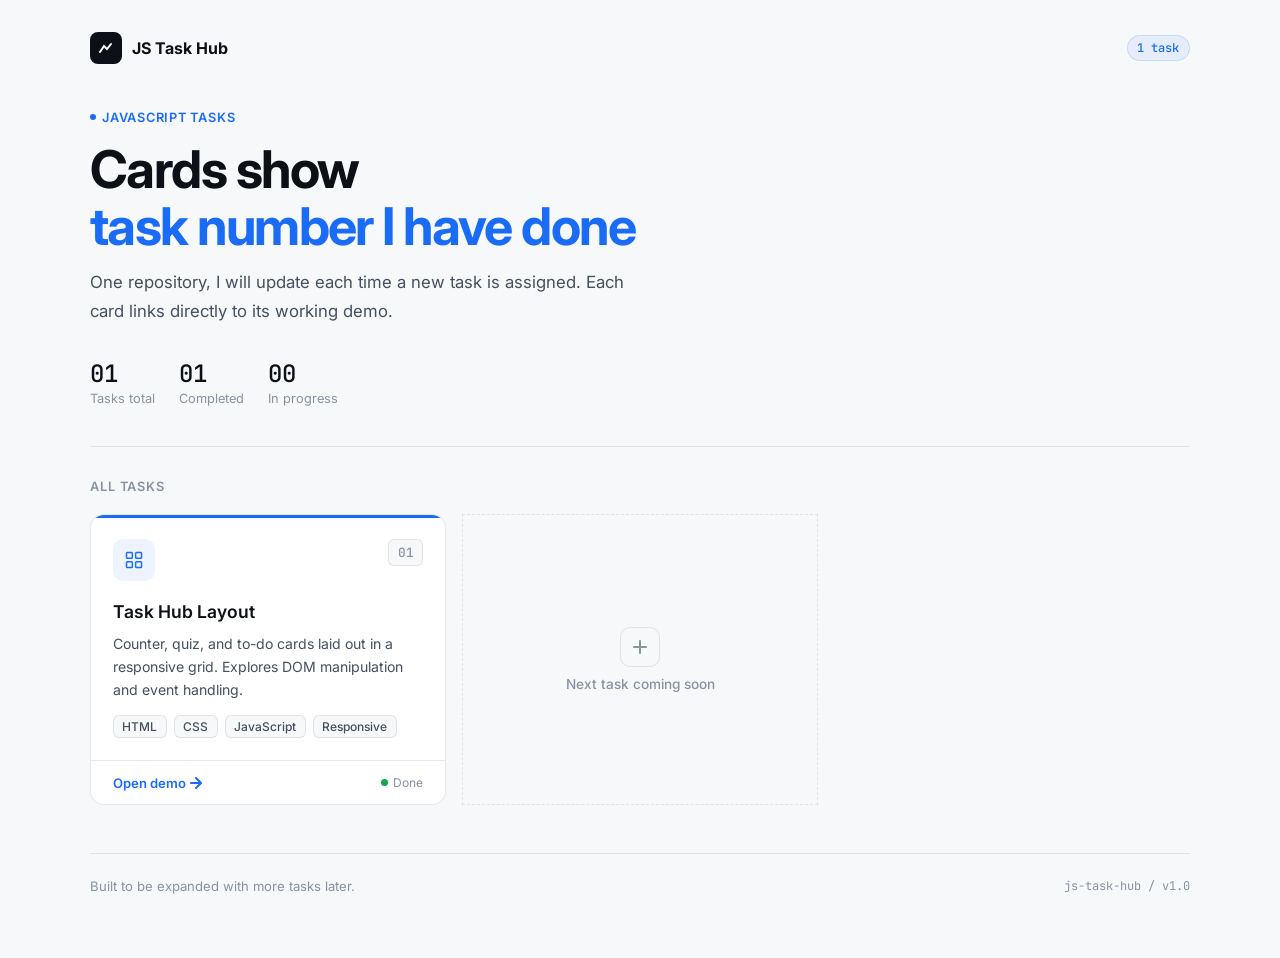
==== index.html @ 3bb69fff "updated main index.html to provide better UI" ====
﻿<!DOCTYPE html>
<html lang="en">
<head>
<meta charset="UTF-8">
<meta name="viewport" content="width=device-width, initial-scale=1.0">
<title>JS Task Hub</title>
<link rel="preconnect" href="https://fonts.googleapis.com">
<link href="https://fonts.googleapis.com/css2?family=Inter:wght@400;500;600;700&family=JetBrains+Mono:wght@500&display=swap" rel="stylesheet">
<style>
*,*::before,*::after{box-sizing:border-box;margin:0;padding:0}

:root{
  --ink:#0d1117;
  --ink-2:#44505f;
  --ink-3:#8892a1;
  --surface:#ffffff;
  --bg:#f7f8fa;
  --border:rgba(13,17,23,.09);
  --border-hover:rgba(13,17,23,.18);
  --blue:#1a6cf6;
  --blue-dim:rgba(26,108,246,.08);
  --green:#16a34a;
  --green-dim:rgba(22,163,74,.08);
  --amber:#b45309;
  --amber-dim:rgba(180,83,9,.08);
  --purple:#7c3aed;
  --purple-dim:rgba(124,58,237,.08);
  --radius:14px;
  --radius-sm:8px;
}

body{
  font-family:'Inter',system-ui,sans-serif;
  background:var(--bg);
  color:var(--ink);
  min-height:100vh;
  padding:2rem 1rem 4rem;
}

.shell{max-width:1100px;margin:0 auto}

/* ── Topbar ── */
.topbar{
  display:flex;
  align-items:center;
  justify-content:space-between;
  margin-bottom:2.5rem;
}
.logo{
  display:flex;
  align-items:center;
  gap:10px;
  font-weight:700;
  font-size:1rem;
  color:var(--ink);
  text-decoration:none;
}
.logo-mark{
  width:32px;height:32px;
  background:var(--ink);
  border-radius:8px;
  display:flex;align-items:center;justify-content:center;
}
.logo-mark svg{width:16px;height:16px;stroke:#fff;fill:none;stroke-width:2;stroke-linecap:round}
.badge-count{
  font-family:'JetBrains Mono',monospace;
  font-size:.75rem;font-weight:500;
  background:var(--blue-dim);
  color:var(--blue);
  padding:.25rem .6rem;
  border-radius:99px;
  border:1px solid rgba(26,108,246,.15);
}

/* ── Hero ── */
.hero{margin-bottom:2.5rem}
.hero-tag{
  display:inline-flex;align-items:center;gap:6px;
  font-size:.8rem;font-weight:600;
  letter-spacing:.06em;text-transform:uppercase;
  color:var(--blue);margin-bottom:1rem;
}
.hero-tag::before{content:'';display:block;width:6px;height:6px;border-radius:50%;background:var(--blue)}
.hero h1{
  font-size:clamp(2rem,5vw,3.25rem);
  font-weight:700;line-height:1.1;
  letter-spacing:-.03em;
  color:var(--ink);margin-bottom:.85rem;
}
.hero h1 em{font-style:normal;color:var(--blue)}
.hero-sub{font-size:1.05rem;color:var(--ink-2);line-height:1.7;max-width:52ch}

/* ── Stats ── */
.stats{display:flex;gap:1.5rem;margin:2rem 0;flex-wrap:wrap}
.stat{display:flex;flex-direction:column;gap:2px}
.stat-num{font-family:'JetBrains Mono',monospace;font-size:1.5rem;font-weight:500;color:var(--ink)}
.stat-label{font-size:.8rem;color:var(--ink-3)}

/* ── Divider ── */
.divider{height:1px;background:var(--border);margin:2rem 0}

/* ── Section head ── */
.section-head{display:flex;align-items:center;justify-content:space-between;margin-bottom:1.25rem}
.section-title{font-size:.8rem;font-weight:600;letter-spacing:.07em;text-transform:uppercase;color:var(--ink-3)}

/* ── Grid ── */
.grid{display:grid;grid-template-columns:repeat(auto-fill,minmax(300px,1fr));gap:1rem}

/* ── Card ── */
.card{
  position:relative;
  background:var(--surface);
  border:1px solid var(--border);
  border-radius:var(--radius);
  overflow:hidden;
  text-decoration:none;
  color:inherit;
  display:flex;flex-direction:column;
  transition:border-color .18s,transform .18s,box-shadow .18s;
}
.card:hover{
  border-color:var(--border-hover);
  transform:translateY(-3px);
  box-shadow:0 12px 32px rgba(13,17,23,.08);
}

.card-accent{height:3px;background:var(--accent,var(--blue))}

.card-top{
  padding:1.35rem 1.35rem .75rem;
  display:flex;align-items:flex-start;justify-content:space-between;gap:1rem;
}
.card-icon{
  width:42px;height:42px;border-radius:10px;
  background:var(--icon-bg,var(--blue-dim));
  display:flex;align-items:center;justify-content:center;flex-shrink:0;
}
.card-icon svg{
  width:20px;height:20px;
  stroke:var(--icon-color,var(--blue));
  fill:none;stroke-width:1.75;stroke-linecap:round;stroke-linejoin:round;
}
.card-num{
  font-family:'JetBrains Mono',monospace;
  font-size:.8rem;font-weight:500;color:var(--ink-3);
  background:var(--bg);border:1px solid var(--border);
  border-radius:6px;padding:.25rem .55rem;
}

.card-body{padding:.5rem 1.35rem 1.35rem;flex:1;display:flex;flex-direction:column;gap:.6rem}
.card-title{font-size:1.1rem;font-weight:600;color:var(--ink)}
.card-desc{font-size:.88rem;line-height:1.65;color:var(--ink-2)}

.tag-row{display:flex;flex-wrap:wrap;gap:.4rem;margin-top:.25rem}
.tag{
  display:inline-flex;align-items:center;gap:4px;
  font-size:.75rem;font-weight:500;
  padding:.2rem .55rem;border-radius:6px;
  background:var(--bg);color:var(--ink-2);border:1px solid var(--border);
}

.card-foot{
  display:flex;align-items:center;justify-content:space-between;
  padding:.85rem 1.35rem;border-top:1px solid var(--border);margin-top:auto;
}
.card-link{
  font-size:.82rem;font-weight:600;color:var(--blue);
  display:flex;align-items:center;gap:4px;
  transition:gap .15s;
}
.card:hover .card-link{gap:7px}
.status-dot{width:7px;height:7px;border-radius:50%;background:var(--green)}
.status-label{font-size:.75rem;color:var(--ink-3)}
.status-pair{display:flex;align-items:center;gap:5px}

/* ── Add card placeholder ── */
.add-card{
  border:1.5px dashed var(--border);
  background:transparent;
  display:flex;flex-direction:column;
  align-items:center;justify-content:center;
  gap:.6rem;min-height:180px;
  transition:border-color .18s,background .18s;
  cursor:default;
}
.add-card:hover{border-color:var(--blue);background:var(--blue-dim)}
.add-icon{
  width:40px;height:40px;border-radius:10px;
  background:var(--bg);border:1px solid var(--border);
  display:flex;align-items:center;justify-content:center;
}
.add-icon svg{width:18px;height:18px;stroke:var(--ink-3);fill:none;stroke-width:2;stroke-linecap:round}
.add-label{font-size:.85rem;color:var(--ink-3);font-weight:500}

/* ── Footer ── */
footer{
  margin-top:3rem;padding-top:1.5rem;
  border-top:1px solid var(--border);
  display:flex;align-items:center;justify-content:space-between;
  flex-wrap:wrap;gap:.75rem;
}
.footer-text{font-size:.82rem;color:var(--ink-3)}
.footer-mono{font-family:'JetBrains Mono',monospace;font-size:.75rem;color:var(--ink-3)}

/* ── Responsive ── */
@media(max-width:600px){
  body{padding:1.25rem .75rem 3rem}
  .hero h1{font-size:2rem}
  .grid{grid-template-columns:1fr}
}
</style>
</head>
<body>
<div class="shell">

  <nav class="topbar">
    <a href="#" class="logo">
      <div class="logo-mark">
        <svg viewBox="0 0 16 16"><polyline points="2,12 6,6 9,9 13,4"/></svg>
      </div>
      JS Task Hub
    </a>
    <span class="badge-count">1 task</span>
  </nav>

  <header class="hero">
    <div class="hero-tag">JavaScript Tasks</div>
    <h1>Cards show<br><em>task number I have done</em></h1>
    <p class="hero-sub">One repository, I will update each time a new task is assigned. Each card links directly to its working demo.</p>

    <div class="stats">
      <div class="stat">
        <span class="stat-num">01</span>
        <span class="stat-label">Tasks total</span>
      </div>
      <div class="stat">
        <span class="stat-num">01</span>
        <span class="stat-label">Completed</span>
      </div>
      <div class="stat">
        <span class="stat-num">00</span>
        <span class="stat-label">In progress</span>
      </div>
    </div>
  </header>

  <div class="divider"></div>

  <div class="section-head">
    <span class="section-title">All tasks</span>
  </div>

  <section class="grid" aria-label="Task cards">

    <a class="card" href="Task 01/index.html" style="--accent:#1a6cf6">
      <div class="card-accent"></div>
      <div class="card-top">
        <div class="card-icon" style="--icon-bg:var(--blue-dim);--icon-color:var(--blue)">
          <svg viewBox="0 0 24 24">
            <rect x="3" y="3" width="7" height="7" rx="1"/>
            <rect x="14" y="3" width="7" height="7" rx="1"/>
            <rect x="3" y="14" width="7" height="7" rx="1"/>
            <rect x="14" y="14" width="7" height="7" rx="1"/>
          </svg>
        </div>
        <span class="card-num">01</span>
      </div>
      <div class="card-body">
        <h2 class="card-title">Task Hub Layout</h2>
        <p class="card-desc">Counter, quiz, and to-do cards laid out in a responsive grid. Explores DOM manipulation and event handling.</p>
        <div class="tag-row">
          <span class="tag">HTML</span>
          <span class="tag">CSS</span>
          <span class="tag">JavaScript</span>
          <span class="tag">Responsive</span>
        </div>
      </div>
      <div class="card-foot">
        <span class="card-link">
          Open demo
          <svg width="12" height="12" viewBox="0 0 12 12" fill="none" stroke="currentColor" stroke-width="2" stroke-linecap="round"><path d="M1 6h10M6 1l5 5-5 5"/></svg>
        </span>
        <span class="status-pair">
          <span class="status-dot"></span>
          <span class="status-label">Done</span>
        </span>
      </div>
    </a>

    <div class="add-card" role="presentation">
      <div class="add-icon">
        <svg viewBox="0 0 18 18">
          <line x1="9" y1="3" x2="9" y2="15"/>
          <line x1="3" y1="9" x2="15" y2="9"/>
        </svg>
      </div>
      <span class="add-label">Next task coming soon</span>
    </div>

  </section>

  <footer>
    <span class="footer-text">Built to be expanded with more tasks later.</span>
    <span class="footer-mono">js-task-hub / v1.0</span>
  </footer>

</div>
</body>
</html>
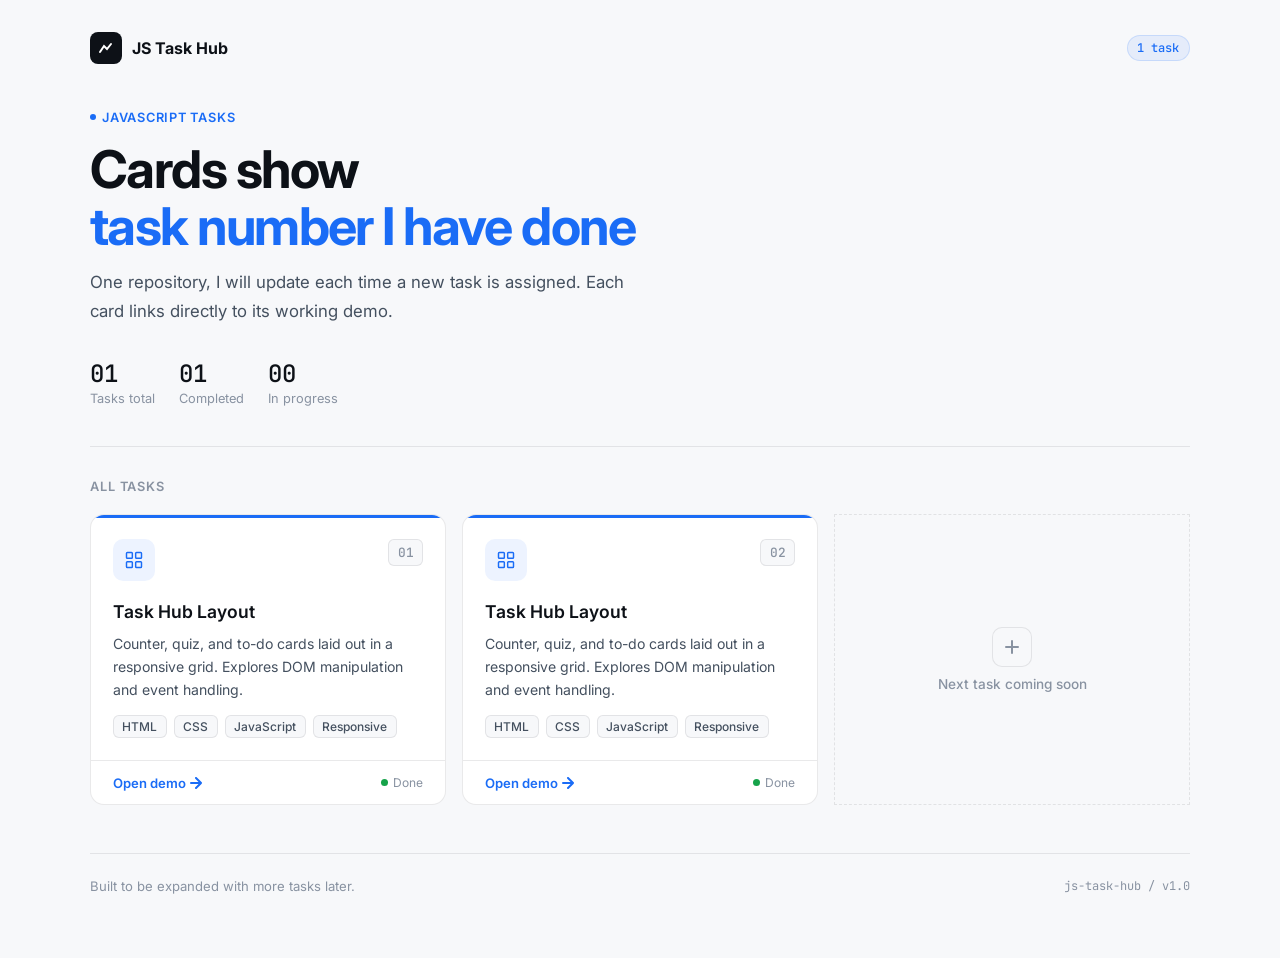
==== commit da8ffa99: "Task 02 is added" ====
--- a/index.html
+++ b/index.html
@@ -287,6 +287,41 @@
       </div>
     </a>
 
+    <a class="card" href="Task_02/index.html" style="--accent:#1a6cf6">
+      <div class="card-accent"></div>
+      <div class="card-top">
+        <div class="card-icon" style="--icon-bg:var(--blue-dim);--icon-color:var(--blue)">
+          <svg viewBox="0 0 24 24">
+            <rect x="3" y="3" width="7" height="7" rx="1"/>
+            <rect x="14" y="3" width="7" height="7" rx="1"/>
+            <rect x="3" y="14" width="7" height="7" rx="1"/>
+            <rect x="14" y="14" width="7" height="7" rx="1"/>
+          </svg>
+        </div>
+        <span class="card-num">02</span>
+      </div>
+      <div class="card-body">
+        <h2 class="card-title">Task Hub Layout</h2>
+        <p class="card-desc">Counter, quiz, and to-do cards laid out in a responsive grid. Explores DOM manipulation and event handling.</p>
+        <div class="tag-row">
+          <span class="tag">HTML</span>
+          <span class="tag">CSS</span>
+          <span class="tag">JavaScript</span>
+          <span class="tag">Responsive</span>
+        </div>
+      </div>
+      <div class="card-foot">
+        <span class="card-link">
+          Open demo
+          <svg width="12" height="12" viewBox="0 0 12 12" fill="none" stroke="currentColor" stroke-width="2" stroke-linecap="round"><path d="M1 6h10M6 1l5 5-5 5"/></svg>
+        </span>
+        <span class="status-pair">
+          <span class="status-dot"></span>
+          <span class="status-label">Done</span>
+        </span>
+      </div>
+    </a>
+
     <div class="add-card" role="presentation">
       <div class="add-icon">
         <svg viewBox="0 0 18 18">
@@ -298,6 +333,7 @@
     </div>
 
   </section>
+  
 
   <footer>
     <span class="footer-text">Built to be expanded with more tasks later.</span>
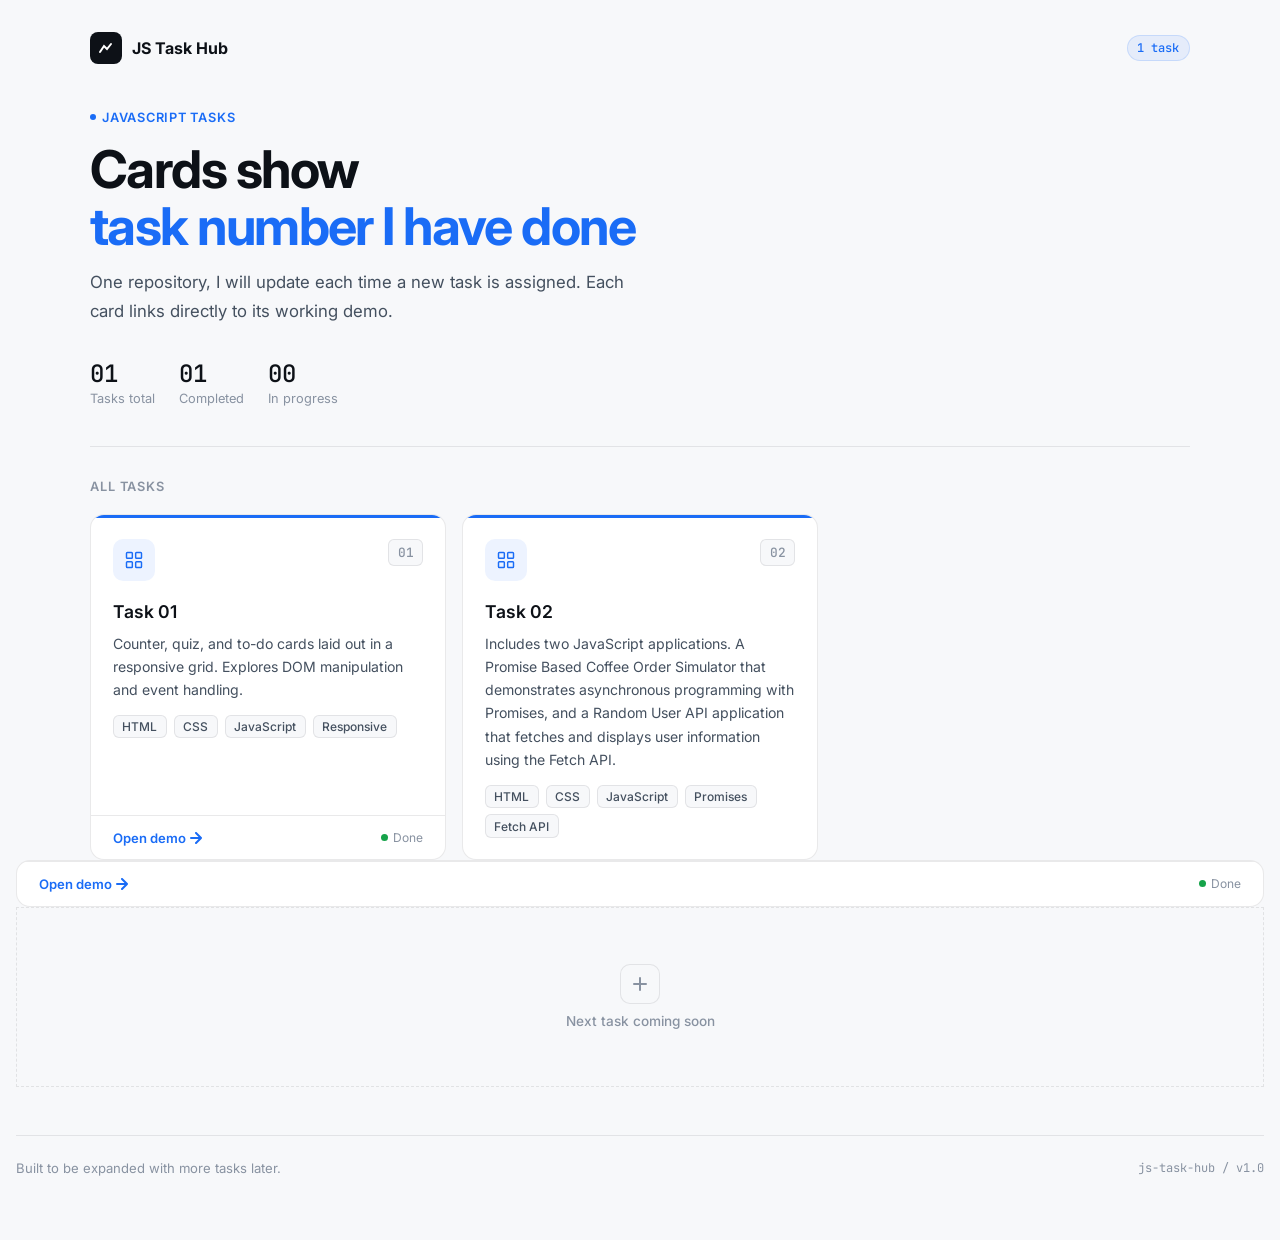
==== commit 69a44260: "Main index file is modifieD" ====
--- a/index.html
+++ b/index.html
@@ -266,7 +266,7 @@
         <span class="card-num">01</span>
       </div>
       <div class="card-body">
-        <h2 class="card-title">Task Hub Layout</h2>
+        <h2 class="card-title">Task 01</h2>
         <p class="card-desc">Counter, quiz, and to-do cards laid out in a responsive grid. Explores DOM manipulation and event handling.</p>
         <div class="tag-row">
           <span class="tag">HTML</span>
@@ -301,14 +301,20 @@
         <span class="card-num">02</span>
       </div>
       <div class="card-body">
-        <h2 class="card-title">Task Hub Layout</h2>
-        <p class="card-desc">Counter, quiz, and to-do cards laid out in a responsive grid. Explores DOM manipulation and event handling.</p>
-        <div class="tag-row">
-          <span class="tag">HTML</span>
-          <span class="tag">CSS</span>
-          <span class="tag">JavaScript</span>
-          <span class="tag">Responsive</span>
-        </div>
+    <h2 class="card-title">Task 02</h2>
+
+    <p class="card-desc">
+        Includes two JavaScript applications. A Promise Based Coffee Order Simulator that demonstrates asynchronous programming with Promises, and a Random User API application that fetches and displays user information using the Fetch API.
+    </p>
+
+    <div class="tag-row">
+        <span class="tag">HTML</span>
+        <span class="tag">CSS</span>
+        <span class="tag">JavaScript</span>
+        <span class="tag">Promises</span>
+        <span class="tag">Fetch API</span>
+    </div>
+</div>
       </div>
       <div class="card-foot">
         <span class="card-link">
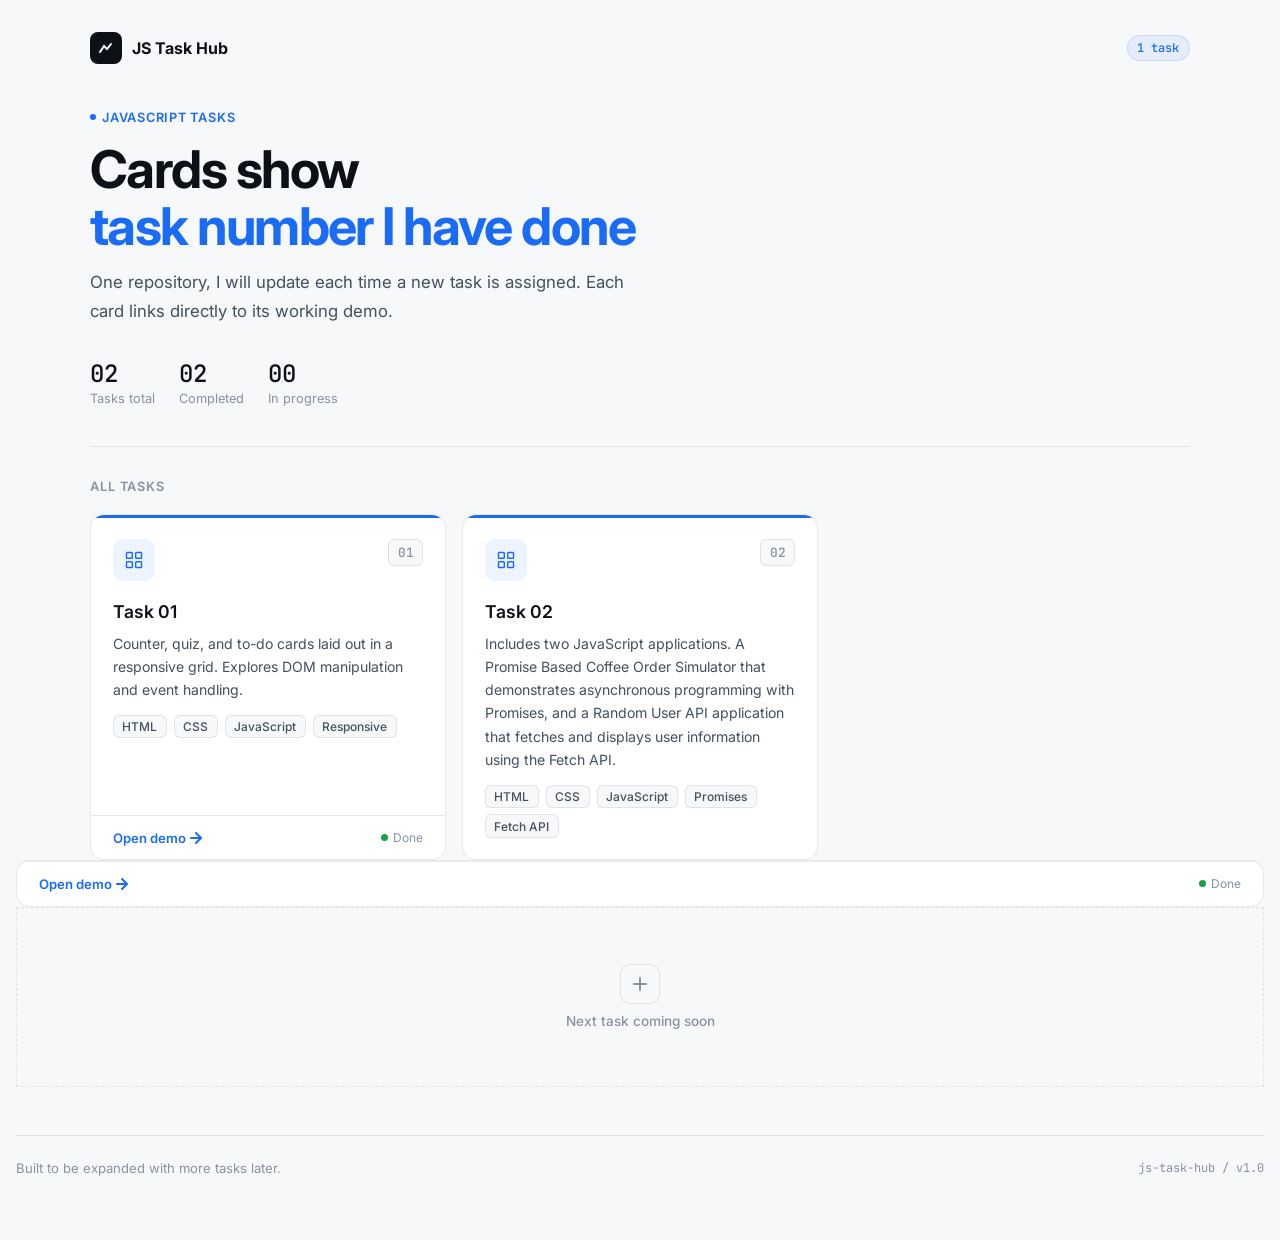
==== commit 553547c6: "index.html updated" ====
--- a/index.html
+++ b/index.html
@@ -230,11 +230,11 @@
 
     <div class="stats">
       <div class="stat">
-        <span class="stat-num">01</span>
+        <span class="stat-num">02</span>
         <span class="stat-label">Tasks total</span>
       </div>
       <div class="stat">
-        <span class="stat-num">01</span>
+        <span class="stat-num">02</span>
         <span class="stat-label">Completed</span>
       </div>
       <div class="stat">
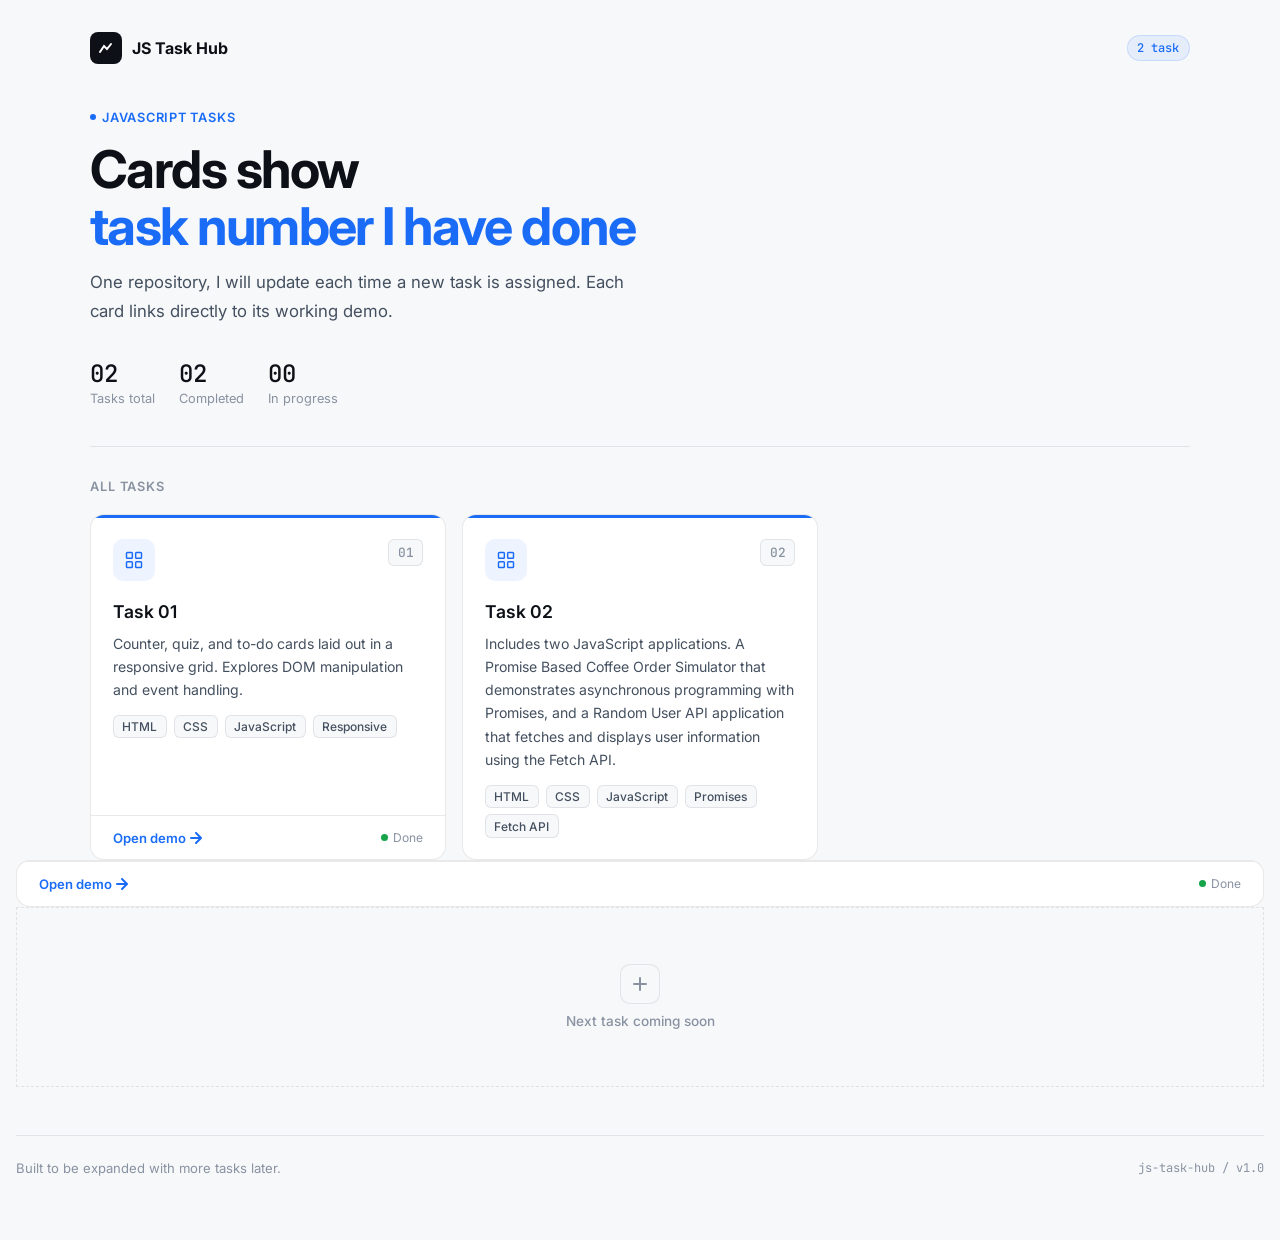
==== commit 2aecc15d: "index.html updated" ====
--- a/index.html
+++ b/index.html
@@ -220,7 +220,7 @@
       </div>
       JS Task Hub
     </a>
-    <span class="badge-count">1 task</span>
+    <span class="badge-count">2 task</span>
   </nav>
 
   <header class="hero">
